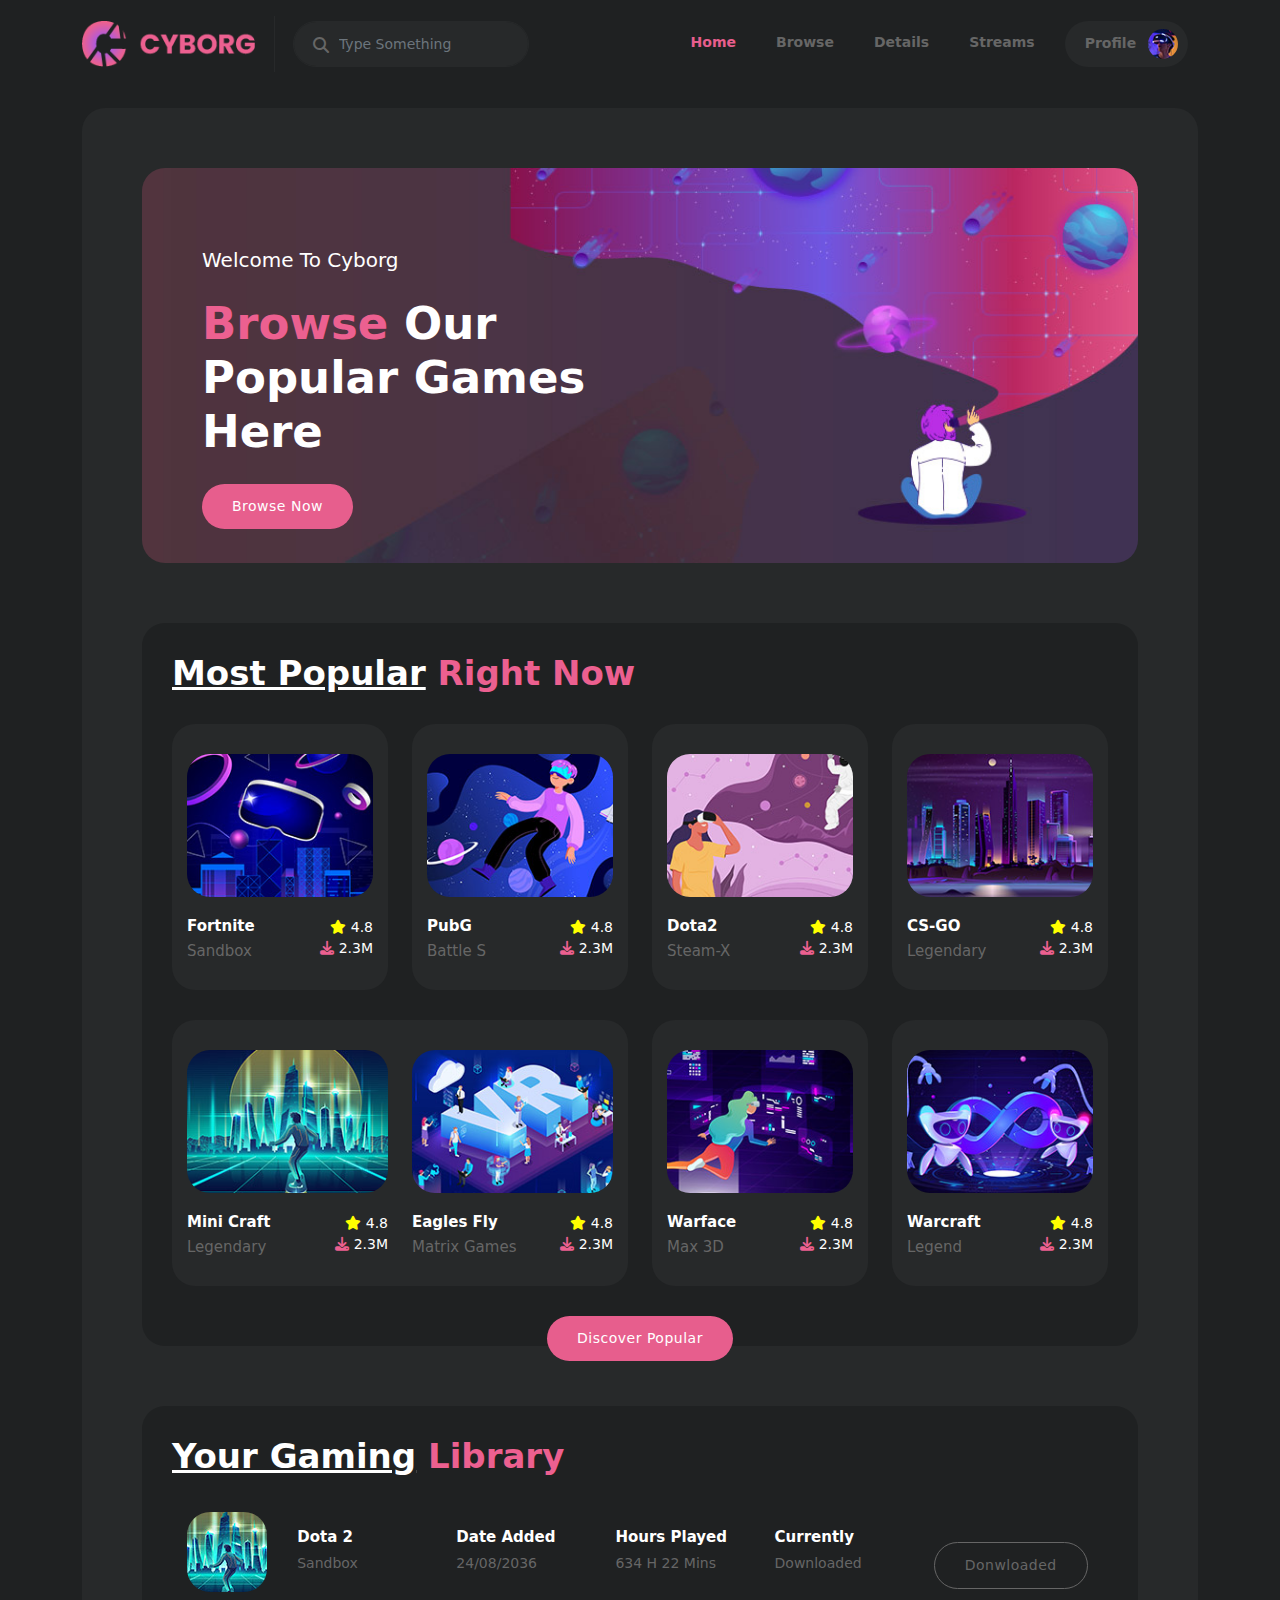
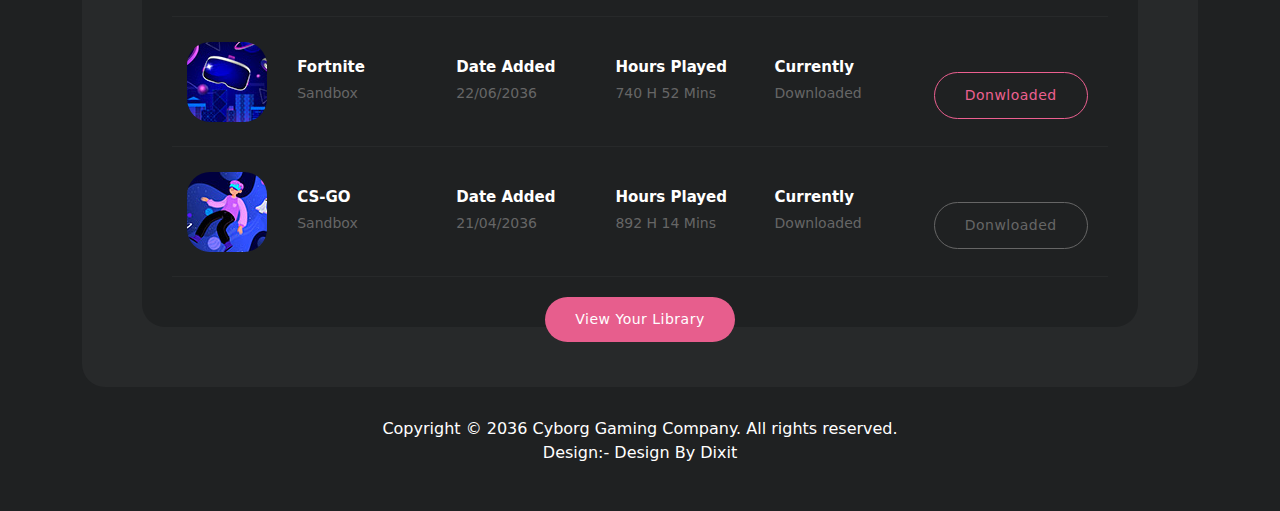
==== index.html @ 9093ae96 "Add files via upload" ====
<!DOCTYPE html>
<html lang="en">

<head>

    <meta charset="UTF-8">
    <meta name="viewport" content="width=device-width, initial-scale=1.0">
    <title>CYBORG</title>

    <!-- favicon  -->
    <link rel="icon" type="image/x-icon" href="/img/joystick.png">

    <!-- main file css -->
    <link rel="stylesheet" href="css/style.css">

    <!-- bootstrap css file -->
    <link rel="stylesheet" href="css/bootstrap.min.css">

    <!-- top btn css file  -->
    <link rel="stylesheet" href="css/top.btn.css">
    
    <!-- font awesome -->
    <link rel="stylesheet" href="https://cdnjs.cloudflare.com/ajax/libs/font-awesome/6.4.2/css/all.min.css">

</head>

<body>

    <a href="javascript:" id="return-to-top"><i class="fa-solid fa-caret-up"></i></a>



    <header class="position-sticky top-0 ">
        <div class="container-fluid ">
            <div class="container">
                <div class="row ">
                    <div class="col-12 py-2">

                        <nav class="navbar navbar-expand-lg navbar-light">
                            <div class="container-fluid p-0">

                                <a class="navbar-brand logo" href="index.html"><img src="img/logo/logo.png" alt=""
                                        width="90%"></a>

                                <button class="navbar-toggler p-0" type="button" data-bs-toggle="collapse"
                                    data-bs-target="#navbarSupportedContent" aria-controls="navbarSupportedContent"
                                    aria-expanded="false" aria-label="Toggle navigation">
                                    <span class="navbar-toggler-icon"><i class="fa-solid fa-bars"></i></span>
                                </button>

                                <div class="position-relative s-box">
                                    <form class="d-flex search-box">
                                        <input class="form-control me-2" type="search" placeholder="Type Something"
                                            aria-label="Search"><i class="fa-solid fa-magnifying-glass"></i>
                                    </form>
                                </div>

                                <div class="collapse navbar-collapse justify-content-end text-center"
                                    id="navbarSupportedContent">
                                    <ul class="navbar-nav  mb-2 mb-lg-0">
                                        <li class="nav-item">
                                            <a class="nav-link active text-666" aria-current="page" href="index.html"
                                                style="color: #e75e8d !important;">Home</a>
                                        </li>

                                        <li class="nav-item">
                                            <a class="nav-link active text-666" aria-current="page"
                                                href="browse.html">Browse</a>
                                        </li>

                                        <li class="nav-item">
                                            <a class="nav-link active text-666" aria-current="page"
                                                href="Details.html">Details</a>
                                        </li>

                                        <li class="nav-item">
                                            <a class="nav-link active text-666" aria-current="page"
                                                href="Streams.html">Streams</a>
                                        </li>

                                        <li class="nav-item nav-profile">
                                            <a class="nav-link active text-666" aria-current="page"
                                                href="Profile .html">Profile
                                                <img src="img/profile-header.jpg" alt="" width="100%">
                                            </a>
                                        </li>
                                    </ul>
                                </div>
                            </div>
                        </nav>

                    </div>
                </div>
            </div>
        </div>
    </header>


    <div class="container-fluid">
        <div class="container">
            <div class="page-content">


                <section>
                    <div class="bg-img">
                        <div class="row">
                            <div class="col-lg-7">
                                <div class="header-text">
                                    <h6>Welcome To Cyborg</h6>
                                    <h4><em>Browse</em> Our Popular Games Here</h4>
                                    <div class="main-button">
                                        <a href="browse.html">Browse Now</a>
                                    </div>
                                </div>
                            </div>
                        </div>
                    </div>
                </section>



                <section>
                    <div class="most-popular">

                        <div class="row">
                            <div class="col-lg-12">
                                <div class="heading-section">
                                    <h4><em>Most Popular</em> Right Now</h4>
                                </div>
                            </div>
                        </div>

                        <div class="row">

                            <!-- 1 -->
                            <div class="col-lg-3 col-sm-6">
                                <div class="item">
                                    <img src="/img/popular-01.jpg" alt="" width="100%">
                                    <div class="d-flex justify-content-between">
                                        <h4>Fortnite<br><span>Sandbox</span></h4>
                                        <ul class="p-0 m-0 ">
                                            <li><i class="fa fa-star"></i> 4.8</li>
                                            <li><i class="fa fa-download"></i> 2.3M</li>
                                        </ul>
                                    </div>

                                </div>
                            </div>

                            <!-- 2 -->
                            <div class="col-lg-3 col-sm-6">
                                <div class="item">
                                    <img src="/img/popular-02.jpg" alt="" width="100%">
                                    <div class="d-flex justify-content-between">
                                        <h4>PubG<br><span>Battle S</span></h4>
                                        <ul class="p-0 m-0 ">
                                            <li><i class="fa fa-star"></i> 4.8</li>
                                            <li><i class="fa fa-download"></i> 2.3M</li>
                                        </ul>
                                    </div>

                                </div>
                            </div>

                            <!-- 3 -->
                            <div class="col-lg-3 col-sm-6">
                                <div class="item">
                                    <img src="/img/popular-03.jpg" alt="" width="100%">
                                    <div class="d-flex justify-content-between">
                                        <h4>Dota2<br><span>Steam-X</span></h4>
                                        <ul class="p-0 m-0 ">
                                            <li><i class="fa fa-star"></i> 4.8</li>
                                            <li><i class="fa fa-download"></i> 2.3M</li>
                                        </ul>
                                    </div>

                                </div>
                            </div>

                            <!-- 4 -->
                            <div class="col-lg-3 col-sm-6">
                                <div class="item">
                                    <img src="/img/popular-04.jpg" alt="" width="100%">
                                    <div class="d-flex justify-content-between">
                                        <h4>CS-GO<br><span>Legendary</span></h4>
                                        <ul class="p-0 m-0 ">
                                            <li><i class="fa fa-star"></i> 4.8</li>
                                            <li><i class="fa fa-download"></i> 2.3M</li>
                                        </ul>
                                    </div>

                                </div>
                            </div>

                            <!-- 5 - 6  -->
                            <div class="col-lg-6">
                                <div class="item">
                                    <div class="row">

                                        <div class="col-lg-6 col-sm-6">
                                            <div class="item inner-item">
                                                <img src="/img/popular-05.jpg" alt="" width="100%">

                                                <div class="d-flex justify-content-between">
                                                    <h4>Mini Craft<br><span>Legendary</span></h4>
                                                    <ul class="p-0 m-0 ">
                                                        <li><i class="fa fa-star"></i> 4.8</li>
                                                        <li><i class="fa fa-download"></i> 2.3M</li>
                                                    </ul>
                                                </div>

                                            </div>
                                        </div>

                                        <div class="col-lg-6 col-sm-6">
                                            <div class="item">
                                                <img src="/img/popular-06.jpg" alt="" width="100%">

                                                <div class="d-flex justify-content-between">
                                                    <h4>Eagles Fly<br><span>Matrix Games</span></h4>
                                                    <ul class="p-0 m-0 ">
                                                        <li><i class="fa fa-star"></i> 4.8</li>
                                                        <li><i class="fa fa-download"></i> 2.3M</li>
                                                    </ul>
                                                </div>

                                            </div>
                                        </div>

                                    </div>
                                </div>
                            </div>

                            <!-- 7 -->
                            <div class="col-lg-3 col-sm-6">
                                <div class="item">
                                    <img src="/img/popular-07.jpg" alt="" width="100%">
                                    <div class="d-flex justify-content-between">
                                        <h4>Warface<br><span>Max 3D</span></h4>
                                        <ul class="p-0 m-0 ">
                                            <li><i class="fa fa-star"></i> 4.8</li>
                                            <li><i class="fa fa-download"></i> 2.3M</li>
                                        </ul>
                                    </div>

                                </div>
                            </div>

                            <!-- 8 -->
                            <div class="col-lg-3 col-sm-6">
                                <div class="item">
                                    <img src="/img/popular-08.jpg" alt="" width="100%">
                                    <div class="d-flex justify-content-between">
                                        <h4>Warcraft<br><span>Legend</span></h4>
                                        <ul class="p-0 m-0 ">
                                            <li><i class="fa fa-star"></i> 4.8</li>
                                            <li><i class="fa fa-download"></i> 2.3M</li>
                                        </ul>
                                    </div>

                                </div>
                            </div>
                            <div class="col-lg-12 text-center">
                                <div class="main-button">
                                    <a href="browse.html">Discover Popular</a>
                                </div>
                            </div>
                        </div>

                    </div>
                </section>


                <section>
                    <div class="gaming-library">
                        <div class="row">
                            <div class="col-lg-12">


                                <div class="heading-section">
                                    <h4><em>Your Gaming</em> Library</h4>
                                </div>

                                <!-- 1 -->
                                <div class="item-2">
                                    <ul class="p-0 m-0 d-lg-flex align-items-center justify-content-center">

                                        <li>
                                            <img src="/img/game-01.jpg" alt="" width="100%" class="templatemo-item">
                                        </li>

                                        <li>
                                            <h4>Dota 2</h4><span>Sandbox</span>
                                        </li>

                                        <li>
                                            <h4>Date Added</h4><span>24/08/2036</span>
                                        </li>

                                        <li>
                                            <h4>Hours Played</h4><span>634 H 22 Mins</span>
                                        </li>
                                        <li>
                                            <h4>Currently</h4><span>Downloaded</span>
                                        </li>

                                        <li>
                                            <div class="main-border-button border-no-active"><a href="">Donwloaded</a>
                                            </div>
                                        </li>
                                    </ul>

                                </div>

                                <!-- 2 -->
                                <div class="item-2">
                                    <ul class="p-0 m-0 d-lg-flex align-items-center justify-content-center">

                                        <li>
                                            <img src="/img/game-02.jpg" alt="" width="100%" class="templatemo-item">
                                        </li>

                                        <li>
                                            <h4>Fortnite</h4><span>Sandbox</span>
                                        </li>

                                        <li>
                                            <h4>Date Added</h4><span>22/06/2036</span>
                                        </li>

                                        <li>
                                            <h4>Hours Played</h4><span>740 H 52 Mins</span>
                                        </li>
                                        <li>
                                            <h4>Currently</h4><span>Downloaded</span>
                                        </li>

                                        <li>
                                            <div class="main-border-button hov-btn"><a href="">Donwloaded</a>
                                            </div>
                                        </li>
                                    </ul>

                                </div>

                                <!-- 3 -->
                                <div class="item-2">
                                    <ul class="p-0 m-0 d-lg-flex align-items-center justify-content-center">

                                        <li>
                                            <img src="/img/game-03.jpg" alt="" width="100%" class="templatemo-item">
                                        </li>

                                        <li>
                                            <h4>CS-GO</h4><span>Sandbox</span>
                                        </li>

                                        <li>
                                            <h4>Date Added</h4><span>21/04/2036</span>
                                        </li>

                                        <li>
                                            <h4>Hours Played</h4><span>892 H 14 Mins</span>
                                        </li>
                                        <li>
                                            <h4>Currently</h4><span>Downloaded</span>
                                        </li>

                                        <li>
                                            <div class="main-border-button border-no-active"><a href="">Donwloaded</a>
                                            </div>
                                        </li>
                                    </ul>

                                </div>

                            </div>

                            <div class="col-lg-12 text-center">
                                <div class="main-button">
                                    <a href="Profile .html">View Your Library</a>
                                </div>
                            </div>

                        </div>
                    </div>
                </section>

            </div>
        </div>
    </div>


    <footer>
        <div class="container-fluid">
            <div class="container">
                <div class="row justify-content-center">
                    <div class="col-12 text-center">
                        <p>Copyright © 2036 <a href="#" class="hov">Cyborg Gaming</a> Company. All rights reserved.

                            <br>Design:- <a href="" title="" class="hov">Design By Dixit</a>
                        </p>
                    </div>
                </div>
            </div>
        </div>
    </footer>




    <!-- jquery  -->
    <script src="js/jquery-min.js"></script>

    <!-- top btn  -->
    <script src="js/top.btn.js"></script>

    <!-- bootstrap js file -->
    <script src="js/bootstrap.bundle.js"></script>

</body>

</html>
---- css/style.css ----
* {
    padding: 0;
    margin: 0;
    text-decoration: none !important;
    list-style: none !important;
}

body {
    background-color: #1f2122 !important;
}

/*================================== header section   ============================================*/


.text-666 {
    color: #666 !important;
}

.logo {
    border-right: 1px solid #27292a !important;
    margin-right: 18px !important;
}

.form-control {
    background-color: #27292a !important;
    height: 46px;
    border-radius: 23px !important;
    border: none;
    color: #666666 !important;
    font-size: 14px !important;
    padding: 0px 15px 0px 45px !important;
    border-color: #27292a !important;
}

.form-control:focus {
    box-shadow: none !important;
    border-color: transparent !important;

}

.search-box i {
    position: absolute;
    color: #666;
    left: 20px;
    top: 16px;
    width: 18px;
    height: 18px;
    font-size: 16px;
}

.position-sticky {
    background-color: #1f2122;
    z-index: 99999;
}

.nav-item a {
    padding: 11px 20px !important;
    font-size: 14px;
    font-weight: 600;
    transition: 0.5s;
}

.nav-item a:hover {
    color: #e75e8d !important;
}

.nav-profile img {
    max-width: 30px;
    border-radius: 50%;
    margin-left: 7px;
}

.nav-profile a {
    background-color: #27292a;
    padding: 8px 10px 8px 20px !important;
    border-radius: 23px;

}

.nav-profile {
    padding-left: 10px;
    padding-right: 10px;
    display: inline-block;
}

.nav-profile a:hover {
    color: #fff !important;
    background-color: #e75e8d !important;
}



.navbar-light .navbar-toggler-icon {
    background-image: none !important;
    color: #e75e8d;
    font-size: 25px;
    margin-top: 10px;
}

.navbar-toggler:focus {
    box-shadow: none !important;

}

.navbar-light .navbar-toggler {
    border-color: transparent !important;
}


/*================================== slider section   ============================================*/

.page-content {
    margin-top: 20px;
    background-color: #27292a;
    padding: 60px;
    border-radius: 23px;
}

.bg-img {
    background-image: url(../img/banner-bg.jpg);
    background-position: center center;
    background-size: cover;
    background-repeat: no-repeat;
    min-height: 380px;
    border-radius: 23px;
    padding: 80px 60px;
}

.header-text h6 {
    font-size: 20px;
    color: #fff;
    font-weight: 400;
    margin-bottom: 25px;
}

.header-text h4 {
    font-size: 45px;
    /* text-transform: uppercase; */
    margin-bottom: 25px;
    color: #fff;
    font-weight: 700;
}

.header-text h4 em {
    font-style: normal;
    color: #ec6090;
}

.main-button a {
    font-size: 14px;
    color: #fff;
    background-color: #e75e8d;
    padding: 12px 30px;
    border-radius: 25px;
    font-weight: 500;
    letter-spacing: 0.5px;
    display: inline-block;
    overflow: hidden;
    transition: all 0.5s;
    text-align: center;
}

.main-button a:hover {
    color: #e75e8d;
    background-color: #ffffff;
}

/*================================== 1 section  */

.most-popular {
    margin-top: 60px;
    padding: 30px;
    background-color: #1f2122;
    border-radius: 23px;
}

.heading-section h4 {
    color: #ec6090;
    font-size: 34px;
    margin-bottom: 30px;
    font-weight: 800;
    text-transform: capitalize;


}


.heading-section h4 em {
    color: #fff;
    font-style: normal;
    text-decoration: underline !important;
    font-weight: 800;
    transition: all 0.5s;
}

.heading-section h4 em:hover {
    color: #e75e8d;
}

/* =========== card =================== */

.item {
    background-color: #27292a;
    padding: 30px 15px;
    border-radius: 23px;
    margin-bottom: 30px;
}

.item img {
    border-radius: 23px;
}

.item h4 {
    color: #fff;
    font-size: 15px;
    margin-top: 20px;
    margin-bottom: 0px;
    display: inline-block;
    font-weight: 700;


}

.item h4 span {
    color: #666;
    display: block;
    margin-top: 7px;
    font-weight: 400;

}

.item ul {
    margin-top: 20px !important;
}

.item ul li {
    text-align: right;
    color: #fff;
    font-size: 14px;
    font-weight: 500;
}

.item ul li:first-child i {
    color: yellow;
}

.item ul li:last-child i {
    color: #ec6090;
}

.most-popular .item .item {
    padding: 0px !important;
    border-radius: 0px;
    margin-bottom: 0px !important;
}

.main-button {
    margin-bottom: -53px;
}


/*================================== 2 section */

.gaming-library {
    margin-top: 60px;
    padding: 30px;
    background-color: #1f2122;
    border-radius: 23px;
}

.item-2 {
    border-bottom: 1px solid #27292a;
    margin-bottom: 20px;
    padding-bottom: 20px;
}



.item-2 ul li:first-child {
    width: 110px;
}

.templatemo-item {
    max-width: 80px;
    border-radius: 23px;
}

.item-2 ul li {
    display: inline-block;
    width: 17%;
}

.item-2 ul li h4 {
    font-size: 15px;
    margin-bottom: 5px;
    color: #fff;
    font-weight: 700;
}

.item-2 ul li span {
    color: #666;
    font-size: 14px;
}

.border-no-active a {
    border-color: #666 !important;
    color: #666 !important;
}

.main-border-button a {
    font-size: 14px;
    color: #ec6090;
    background-color: transparent;
    border: 1px solid #ec6090;
    padding: 12px 30px;
    display: inline-block;
    border-radius: 25px;
    font-weight: 400;
    text-transform: capitalize;
    letter-spacing: 0.5px;
    transition: all .3s;
    position: relative;
    overflow: hidden;
    transition: all 0.5s;
}

.hov-btn a:hover {
    color: #ec6090;
    background-color: #fff;
}

/*================================== footer section   ============================================*/

footer p {
    padding: 30px 0px;
    color: #fff;
    font-weight: 400;
}

footer p a {
    color: #fff;
    transition: all 0.5s;
}

.hov:hover {
    color: #e75e8d;
}


/*================================== Browse section   ============================================*/

/*========================== 1 section */

.featured-games {
    border-radius: 23px;
    background-color: #1f2122;
    padding: 30px;
}


.bg-color-card {
    background-color: #1f2122 !important;
}

.re-item {
    background-color: #1f2122;

}

.re-item span {
    font-size: 12px;
}

.hover-effect {
    position: absolute;
    bottom: -100px;
    text-align: center;
    width: 100%;
    visibility: hidden;
    opacity: 0;
    transition: all 0.5s;
}


.hover-effect h6 {
    background-color: #1f2122f2;
    display: inline-block;
    color: #ec6090;
    font-size: 14px;
    padding: 10px 20px;
    border-radius: 25px;
    font-weight: 600;
    transition: all 0.5s;
}

.hover-effect h6:hover {
    color: #fff;
    background-color: #e75e8d;
}

.thumb {
    position: relative;
    overflow: hidden;

}

.thumb:hover .hover-effect {
    opacity: 1;
    visibility: visible;
    bottom: 15px;
}

.text-left {
    text-align: left !important;
}

.top-downloaded {
    background-color: #1f2122;
    border-radius: 23px;
    padding: 30px;
    max-height: 567px;


}

.top-downloaded ul li img {
    float: left;
    margin-right: 15px;
}

.top-downloaded ul li {
    border-bottom: 1px solid #27292a;
    margin-bottom: 28px;
    padding-bottom: 28px;
}

.top-downloaded ul li h4 {
    font-size: 15px;
    padding-top: 7px;
    color: #fff;
    font-weight: 700;
}

.top-downloaded ul li h6 {
    font-size: 14px;
    color: #666;
    margin-top: 5px;
    margin-bottom: 5px;
    font-weight: 400;
}

.top-downloaded ul li span {
    font-size: 14px;
    color: #fff;
}



.download a i {
    position: absolute;
    right: 0;
    top: 60%;
    transform: translateY(-23px);
    width: 46px;
    height: 46px;
    text-align: center;
    line-height: 46px;
    color: #ec6090;
    background-color: #27292a;
    border-radius: 50%;
    transition: all 0.5s;
}

.download a i:hover {
    color: #fff;
    background-color: #ec6090;
}

/*================================== 2 section   */

.start-stream .heading-section {
    margin: 60px 0px;
    text-align: center;
}

.start-stream .card {
    background-color: #27292a;
    border: 1px solid #444;
    border-radius: 23px;
    transition: all 0.5s;
}

.start-stream .card:hover {
    background-color: #e75e8d;
}

.start-stream .card:hover .card-text {
    color: #fff;
}

.start-stream .card-text {
    color: #666;
    font-size: 15px;
    line-height: 30px;
    margin-bottom: 0px;
    transition: all 0.5s;
}

.card-icon img {
    max-width: 60px;
    border-radius: 50%;
}

/*================================== 3 section  */
.live-stream {
    margin-top: 80px;
    border-radius: 23px;
    background-color: #1f2122;
    padding: 30px;

}

.live-stream .card {
    background-color: transparent;
}

.live-stream span {
    font-size: 14px;
    color: #ec6090;
}

.live-stream span i {
    color: #fff;
    font-size: 12px;
    margin-left: 5px;
}

.live-stream .card-body h4 {
    font-size: 18px;
    font-weight: 600;
}

.content-1 {
    display: none;

}

.content-1 .live a {
    position: absolute;
    background-color: #ec6090e6;
    padding: 5px 10px;
    border-radius: 23px;
    color: #fff;
    font-size: 14px;
    right: 15px;
    top: 15px;
}

.content-1 ul {
    position: absolute;
    bottom: 20px;
    text-align: center;
    width: 100%;
}

.content-1 ul li {
    display: inline-block;
    margin: 0px 7px;

}

.content-1 ul li a {
    background-color: #ec6090e6;
    padding: 5px 10px;
    color: #fff;
    font-size: 14px;
    border-radius: 23px;

}

.thumb:hover .content-1 {
    display: block;
}

/*================================== Details  section   ============================================*/


/*================================== 1 section */

.right-img a {
    position: absolute;
    left: 50%;
    top: 50%;
    transform: translate(-23px, -23px);
    width: 46px;
    height: 46px;
    background-color: #fff;
    border-radius: 50%;
    display: inline-block;
    text-align: center;
    line-height: 46px;
    color: #ec6090;
    transition: all 0.5s;
}

.right-img a:hover {
    color: #fff;
    background-color: #e75e8d;
}


/*================================== 2 section  */

.game-title h2 {
    font-size: 45px;
    text-transform: uppercase;
    text-align: center;
    margin: 60px 0px;
    font-weight: 700;
    color: #fff;

}

.game-content {
    border-radius: 23px;
    padding: 30px;
    background-color: #1f2122;
}

.left-info {
    background-color: #27292a;
    border-radius: 23px;
    padding: 30px;
    margin-bottom: 30px;

}

.left-info .left h4 {
    font-size: 15px;
    display: block;
    color: #fff;
    font-weight: 700;
}

.left-info .left span {
    color: #666;
    display: block;
    margin-top: 7px;
    font-weight: 500;

}

.left-info ul li {
    color: #fff;
    font-size: 14px !important;
    margin-bottom: 3px;
    font-weight: 600;
}

.left-info ul li:first-child i {
    color: yellow;
}

.left-info ul li:last-child i {
    color: #ec6090;
}


.right-info {
    background-color: #27292a;
    border-radius: 23px;
    padding: 30px;
    margin-bottom: 30px;
}

.right-info ul li {
    display: inline-block;
    text-align: center;
    font-size: 14px;
    color: #fff;
    /* width: 23%; */
    font-weight: 600;
}

.right-info ul li i {
    display: block;
    margin-bottom: 12px;
    color: #ec6090;
}

.right-info ul li:first-child i {
    color: yellow;
}


.main-border-button {
    margin-top: 35px;
}

/*================================== 3 section  */

.other-games {
    border-radius: 23px;
    padding: 30px 30px 0px 30px;
    background-color: #1f2122;
    margin-top: 60px;
}

.other-games .d-item {
    position: relative;
    border-bottom: 1px solid #27292a;
    padding-bottom: 52px;
    margin-bottom: 30px;
}

.other-games .d-item img {
    float: left;
    margin-right: 15px;
}

.other-games .d-item h4 {
    display: inline-block;
    font-size: 15px;
    margin-bottom: 5px;
    padding-top: 15px;
    color: #fff;
    font-weight: 700;
}

.other-games .d-item span {
    display: block;
    color: #666;
    font-size: 14px;
}

.other-games ul {
    position: absolute;
    right: 0;
    top: 15px;

}

.other-games ul li {
    color: #fff;
    font-size: 14px;
    margin-bottom: 3px;
    text-align: end;
    font-weight: 600;
}

.other-games ul li:first-child i {
    color: yellow;
}

.other-games ul li:last-child i {
    color: #ec6090;
}

/*================================== Streams section   ============================================*/

/*================================== 1 section  */

.top-streamers {
    border-radius: 23px;
    background-color: #1f2122;
    padding: 30px;
    min-height: 567px;
}

.top-streamers ul li {
    width: 100%;
    margin-bottom: 25px;
    padding-bottom: 25px;
    border-bottom: 1px solid #353637;
}

.top-streamers ul li h6 {
    font-size: 14px;
    color: #ec6090;
}

.profile-list h6 i {
    color: #fff;
    background-color: #ec6090;
    border-radius: 50%;
    font-size: 10px;
    width: 18px;
    display: inline-block;
    text-align: center;
    line-height: 18px;
    margin-right: 3px;
}

.follow-btn {
    padding: 8px 20px;
    font-size: 12px;
    color: #fff;
    background-color: #e75e8d;
    border-radius: 23px;
    letter-spacing: 0.5px;
    transition: all 0.5s;
}

.follow-btn:hover {
    color: #e75e8d;
    background-color: #fff;
}


/*================================== Profile section   ============================================*/

/*================================== 1 section  */

.main-profile {
    border-radius: 23px;
    padding: 30px;
    background-color: #1f2122;
}

.main-info span {
    font-size: 12px;
    color: #FFF;
    background-color: #e75e8d;
    padding: 8px 20px;
    display: inline-block;
    border-radius: 25px;
    text-transform: capitalize;
    letter-spacing: 0.5px;
    margin-bottom: 15px;
    font-weight: 700;
    transition: all 0.5s;
}

.main-info span:hover {
    color: #e75e8d;
    background-color: #fff;
}

.main-info h4 {
    color: #fff;
    margin-bottom: 20px;
    font-weight: 700;
}

.main-info p {
    font-size: 15px;
    line-height: 30px;
    color: #666;
    font-weight: 600;
}

.main-profile ul {
    border-radius: 23px;
    padding: 30px !important;
    background-color: #27292a;
}

.main-profile ul li {
    width: 100%;
    font-size: 14px;
    color: #666;
    margin-bottom: 20px;
    padding-bottom: 20px;
    border-bottom: 1px solid #666;
    font-weight: 600;
}

.main-profile ul li span {
    color: #e75e8d;
}

/*================================== 1 section  */

.clips {
    margin-top: 30px;
    border-top: 2px solid #27292a;
}

.clips .item-3 {
    border-radius: 23px;
    padding: 30px 15px;
    background-color: #27292a;
    margin-bottom: 30px;
}

.clips .item-3 a {
    position: absolute;
    left: 50%;
    top: 50%;
    transform: translate(-23px, -23px);
    width: 35px;
    height: 35px;
    background-color: #fff;
    border-radius: 50%;
    display: inline-block;
    text-align: center;
    line-height: 35px;
    color: #ec6090;
    font-size: 14px;
    transition: all 0.5s;
}

.clips .item-3 a:hover {
    color: #FFF;
    background-color: #e75e8d;
}

.down-content h4 {
    font-size: 15px;
    display: inline-block;
    font-weight: 700;
    color: #fff;
}

.down-content span i {
    color: #e75e8d;
}

.down-content span {
    color: #fff;
    font-size: 14px;
    font-weight: 700;
}


/*================================== media query   ============================================*/

@media (max-width:1199px) {
    .top-downloaded ul li span {
        display: inline-block;
    }

    .download a i {
        right: -20px;
    }


}

@media (max-width:1199px) and (min-width:993px) {
    .m-p-0 {
        margin-bottom: 0 !important;
        padding-bottom: 0px !important;
    }

}


@media (max-width:1199px) and (min-width:992px) {


    .top-streamers ul li h6 {
        font-size: 12px;
    }

    .profile-list h6 i {
        width: 15px;
        line-height: 15px;
    }

    .profile-list img {
        width: 35px;
    }

    .follow-btn {
        padding: 8px 15px;
    }

}


@media (max-width:992px) {
    .s-box {
        display: none !important;
    }

    .nav-profile img {
        display: none;
    }

    .nav-profile a {
        background-color: transparent;
        padding: 11px 20px !important;
    }

    .logo {
        border-right: transparent !important;
    }

    .item-2 ul li {
        width: 48% !important;
    }

    .item-2 ul li:last-child {
        text-align: left;
    }

    .templatemo-item {
        margin: 12px 0px;
    }

    .main-border-button {
        margin-top: 10PX;
    }

    .top-downloaded {
        margin-top: 20px !important;
    }

}

@media (max-width:991px) {
    .main-info {
        margin: 20px 0px;
    }
}


@media (max-width:767px) {
    .header-text h6 {
        text-align: center;
    }

    .header-text h4 {
        text-align: center;
        font-size: 35px;
    }

    .main-button {
        justify-content: center;
        display: flex;

    }

    .page-content {
        padding: 0px 30px;
    }

    .re-item h4 {
        font-size: 18px !important;
    }

    .top-downloaded ul li i {
        top: 20px;
        width: 30px;
        height: 30px;
        line-height: 30px;
    }


}


@media (max-width:425px) {
    .heading-section h4 {
        text-align: center;
        font-size: 24px;
    }

    .item-2 ul li,
    .item-2 ul li:first-child,
    .item-2 ul li:last-child {
        width: 100% !important;
        text-align: center !important;
    }

    .item-2 ul li {
        margin: 8px 0px;
    }

    .main-border-button a {
        padding: 8px 25px;
    }

    footer p {
        font-size: 14px;
    }

    .left-info .left h4 {
        font-size: 12px;
    }

    .left-info .left span {
        font-size: 12px;

    }

    .left-info ul li {
        font-size: 12px !important;
    }

    .right-info ul li {
        font-size: 8px;
    }

    .right-info,
    .left-info {
        padding: 20px;
        margin-bottom: 20px;
    }

    .game-title h2 {
        font-size: 35px;
        margin: 30px 0px;
    }

    .text-cntr {
        text-align: center;
    }

}



@media (max-width:383px) {
    .top-downloaded ul li span {
        display: inline-block
    }

    .top-downloaded ul li {
        margin-bottom: 0;
    }
}




@media (max-width:375px) {
    .main-button a {
        font-size: 12px;
        padding: 8px 10px;
    }

    .header-text h6 {
        font-size: 16px;
    }

    .header-text h4 {
        font-size: 25px;
    }

    .right-img a {
        width: 30px;
        height: 30px;
        font-size: 12px;
        align-items: center;
        justify-content: center;
        display: flex;
    }

    .game-de {
        font-size: 14px;
    }

    .other-games .d-item h4 {
        font-size: 13px;
    }

    .other-games .d-item span {
        font-size: 12px;
    }

    .other-games ul li {
        font-size: 12px;
    }



    .top-streamers ul li h6 {
        font-size: 10px;
    }

    .profile-list h6 i {
        width: 12px;
        line-height: 12px;
        font-size: 8px;
    }

    .profile-list img {
        width: 30px;
    }

    .follow-btn {
        padding: 6px 10px;
        font-size: 8px;
    }

    .main-profile ul li {
        font-size: 12px;
    }

    .down-content h4 {
        font-size: 12px;
    }

    .down-content span {
        font-size: 10px;
    }
}



@media (max-width:328px) {
    .top-downloaded ul li span {
        font-size: 10px;
    }

    .top-downloaded ul li i {
        width: 23px;
        height: 23px;
        line-height: 23px;
        font-size: 9px;
    }

    .top-downloaded ul li h4,
    .top-downloaded ul li h6 {
        font-size: 10px;
    }

    .live-stream .card-body h4 {
        font-size: 10px;
    }

    .live-stream span {
        font-size: 12px;
    }

    .live-stream span i {
        font-size: 8px;
    }

    .other-games .d-item img {
        max-width: 60px;
        border-radius: 50px;
    }

    .other-games .d-item h4 {
        font-size: 11px;
    }

    .other-games .d-item span {
        font-size: 10px;
    }

    .other-games ul li {
        font-size: 10px;
    }

    .other-games .d-item img {
        margin-right: 8px;
    }


}

@media (max-width:362px) {
    .live-stream .card-body h4 {
        font-size: 10px;
    }

    .main-profile ul li {
        font-size: 10px;
    }
}
---- css/top.btn.css ----
#return-to-top {
    position: fixed;
    bottom: 20px;
    right: 20px;
    background: rgb(0, 0, 0);
    background: #e75e8d;
    width: 35px;
    height: 35px;
    display: block;
    text-decoration: none;
    -webkit-border-radius: 35px;
    -moz-border-radius: 35px;
    border-radius: 35px;
    display: none;
    -webkit-transition: all 0.3s linear;
    -moz-transition: all 0.3s ease;
    -ms-transition: all 0.3s ease;
    -o-transition: all 0.3s ease;
    transition: all 0.3s ease;
}

#return-to-top i {
    color: #fff;
    margin: 0;
    position: relative;
    left: 12px;
    top: 8px;
    font-size: 18px;
    -webkit-transition: all 0.3s ease;
    -moz-transition: all 0.3s ease;
    -ms-transition: all 0.3s ease;
    -o-transition: all 0.3s ease;
    transition: all 0.3s ease;
}

#return-to-top:hover {
    background: #fff;
}

#return-to-top:hover i {
    color: #e75e8d;
    top: 5px;
}


/* Extra Things
body {
    background: #eee;
    font-family: 'Open Sans', sans-serif;
}

h3 {
    font-size: 30px;
    font-weight: 400;
    text-align: center;
    margin-top: 50px;
}

h3 i {
    color: #444;
} */
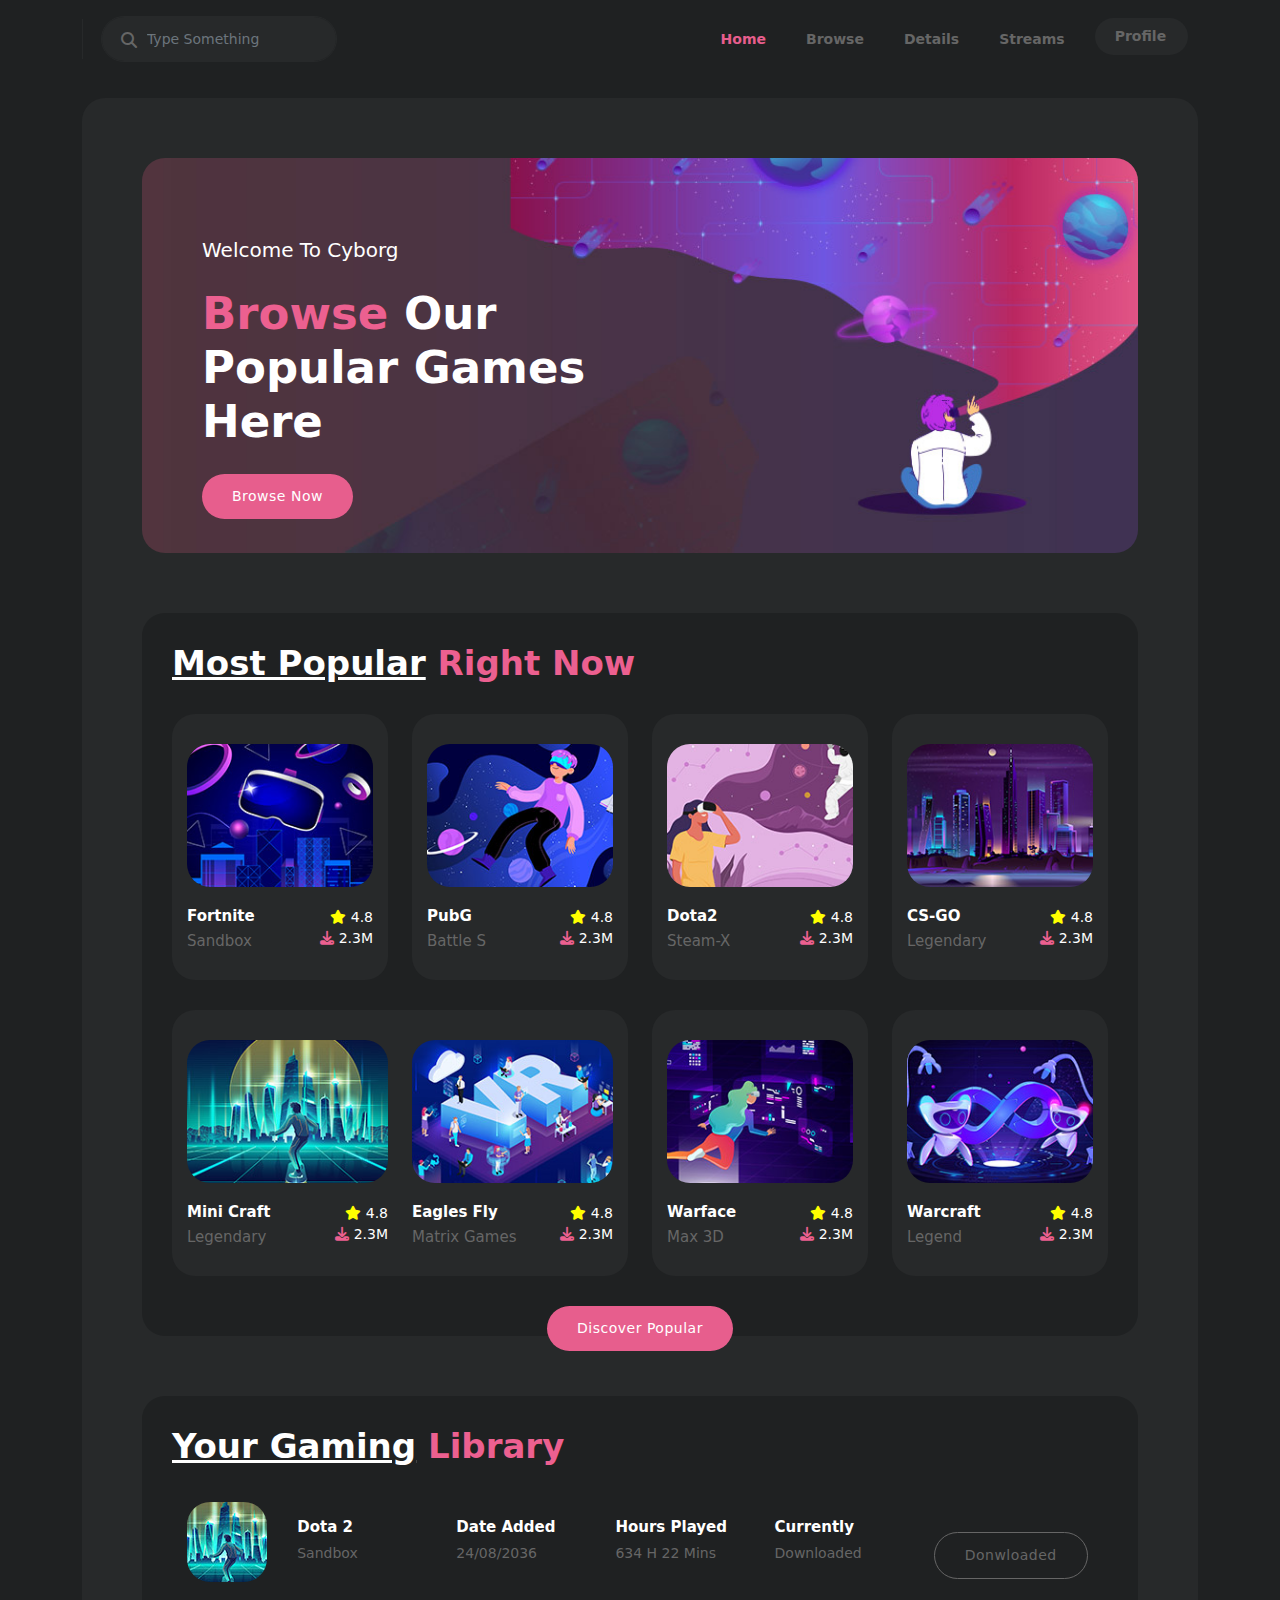
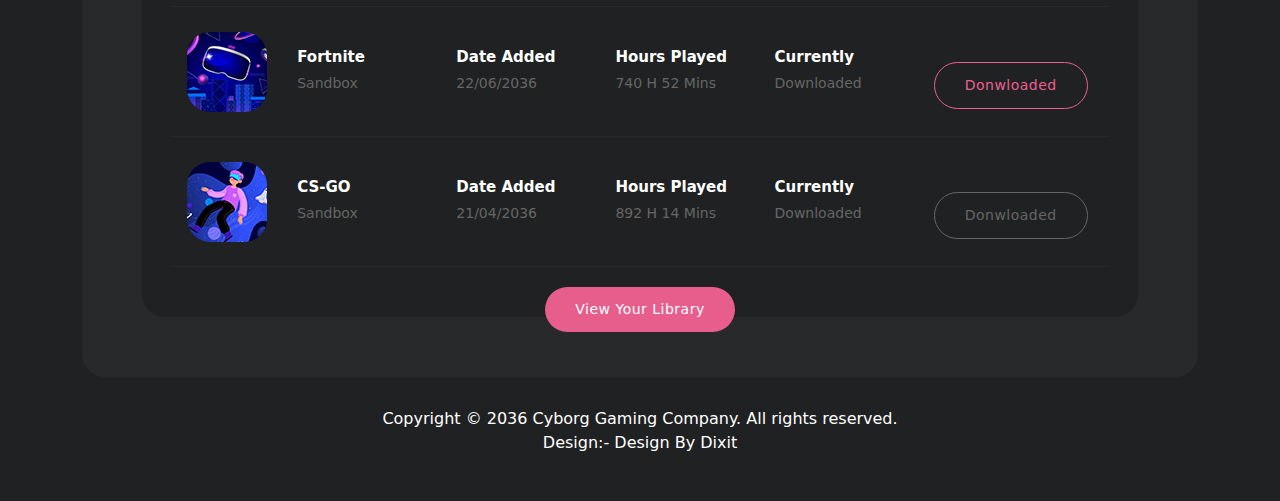
==== commit 637c1511: "Update index.html" ====
--- a/index.html
+++ b/index.html
@@ -8,7 +8,7 @@
     <title>CYBORG</title>
 
     <!-- favicon  -->
-    <link rel="icon" type="image/x-icon" href="/img/joystick.png">
+    <link rel="icon" type="image/x-icon" href="./img/joystick.png">
 
     <!-- main file css -->
     <link rel="stylesheet" href="css/style.css">
@@ -39,7 +39,7 @@
                         <nav class="navbar navbar-expand-lg navbar-light">
                             <div class="container-fluid p-0">
 
-                                <a class="navbar-brand logo" href="index.html"><img src="img/logo/logo.png" alt=""
+                                <a class="navbar-brand logo" href="index.html"><img src=".img/logo/logo.png" alt=""
                                         width="90%"></a>
 
                                 <button class="navbar-toggler p-0" type="button" data-bs-toggle="collapse"
@@ -81,7 +81,7 @@
                                         <li class="nav-item nav-profile">
                                             <a class="nav-link active text-666" aria-current="page"
                                                 href="Profile .html">Profile
-                                                <img src="img/profile-header.jpg" alt="" width="100%">
+                                                <img src=".img/profile-header.jpg" alt="" width="100%">
                                             </a>
                                         </li>
                                     </ul>
@@ -135,7 +135,7 @@
                             <!-- 1 -->
                             <div class="col-lg-3 col-sm-6">
                                 <div class="item">
-                                    <img src="/img/popular-01.jpg" alt="" width="100%">
+                                    <img src="./img/popular-01.jpg" alt="" width="100%">
                                     <div class="d-flex justify-content-between">
                                         <h4>Fortnite<br><span>Sandbox</span></h4>
                                         <ul class="p-0 m-0 ">
@@ -150,7 +150,7 @@
                             <!-- 2 -->
                             <div class="col-lg-3 col-sm-6">
                                 <div class="item">
-                                    <img src="/img/popular-02.jpg" alt="" width="100%">
+                                    <img src="./img/popular-02.jpg" alt="" width="100%">
                                     <div class="d-flex justify-content-between">
                                         <h4>PubG<br><span>Battle S</span></h4>
                                         <ul class="p-0 m-0 ">
@@ -165,7 +165,7 @@
                             <!-- 3 -->
                             <div class="col-lg-3 col-sm-6">
                                 <div class="item">
-                                    <img src="/img/popular-03.jpg" alt="" width="100%">
+                                    <img src="./img/popular-03.jpg" alt="" width="100%">
                                     <div class="d-flex justify-content-between">
                                         <h4>Dota2<br><span>Steam-X</span></h4>
                                         <ul class="p-0 m-0 ">
@@ -180,7 +180,7 @@
                             <!-- 4 -->
                             <div class="col-lg-3 col-sm-6">
                                 <div class="item">
-                                    <img src="/img/popular-04.jpg" alt="" width="100%">
+                                    <img src="./img/popular-04.jpg" alt="" width="100%">
                                     <div class="d-flex justify-content-between">
                                         <h4>CS-GO<br><span>Legendary</span></h4>
                                         <ul class="p-0 m-0 ">
@@ -199,7 +199,7 @@
 
                                         <div class="col-lg-6 col-sm-6">
                                             <div class="item inner-item">
-                                                <img src="/img/popular-05.jpg" alt="" width="100%">
+                                                <img src="./img/popular-05.jpg" alt="" width="100%">
 
                                                 <div class="d-flex justify-content-between">
                                                     <h4>Mini Craft<br><span>Legendary</span></h4>
@@ -214,7 +214,7 @@
 
                                         <div class="col-lg-6 col-sm-6">
                                             <div class="item">
-                                                <img src="/img/popular-06.jpg" alt="" width="100%">
+                                                <img src="./img/popular-06.jpg" alt="" width="100%">
 
                                                 <div class="d-flex justify-content-between">
                                                     <h4>Eagles Fly<br><span>Matrix Games</span></h4>
@@ -234,7 +234,7 @@
                             <!-- 7 -->
                             <div class="col-lg-3 col-sm-6">
                                 <div class="item">
-                                    <img src="/img/popular-07.jpg" alt="" width="100%">
+                                    <img src="./img/popular-07.jpg" alt="" width="100%">
                                     <div class="d-flex justify-content-between">
                                         <h4>Warface<br><span>Max 3D</span></h4>
                                         <ul class="p-0 m-0 ">
@@ -249,7 +249,7 @@
                             <!-- 8 -->
                             <div class="col-lg-3 col-sm-6">
                                 <div class="item">
-                                    <img src="/img/popular-08.jpg" alt="" width="100%">
+                                    <img src="./img/popular-08.jpg" alt="" width="100%">
                                     <div class="d-flex justify-content-between">
                                         <h4>Warcraft<br><span>Legend</span></h4>
                                         <ul class="p-0 m-0 ">
@@ -286,7 +286,7 @@
                                     <ul class="p-0 m-0 d-lg-flex align-items-center justify-content-center">
 
                                         <li>
-                                            <img src="/img/game-01.jpg" alt="" width="100%" class="templatemo-item">
+                                            <img src="./img/game-01.jpg" alt="" width="100%" class="templatemo-item">
                                         </li>
 
                                         <li>
@@ -317,7 +317,7 @@
                                     <ul class="p-0 m-0 d-lg-flex align-items-center justify-content-center">
 
                                         <li>
-                                            <img src="/img/game-02.jpg" alt="" width="100%" class="templatemo-item">
+                                            <img src="./img/game-02.jpg" alt="" width="100%" class="templatemo-item">
                                         </li>
 
                                         <li>
@@ -348,7 +348,7 @@
                                     <ul class="p-0 m-0 d-lg-flex align-items-center justify-content-center">
 
                                         <li>
-                                            <img src="/img/game-03.jpg" alt="" width="100%" class="templatemo-item">
+                                            <img src="./img/game-03.jpg" alt="" width="100%" class="templatemo-item">
                                         </li>
 
                                         <li>
@@ -420,4 +420,4 @@
 
 </body>
 
-</html>+</html>
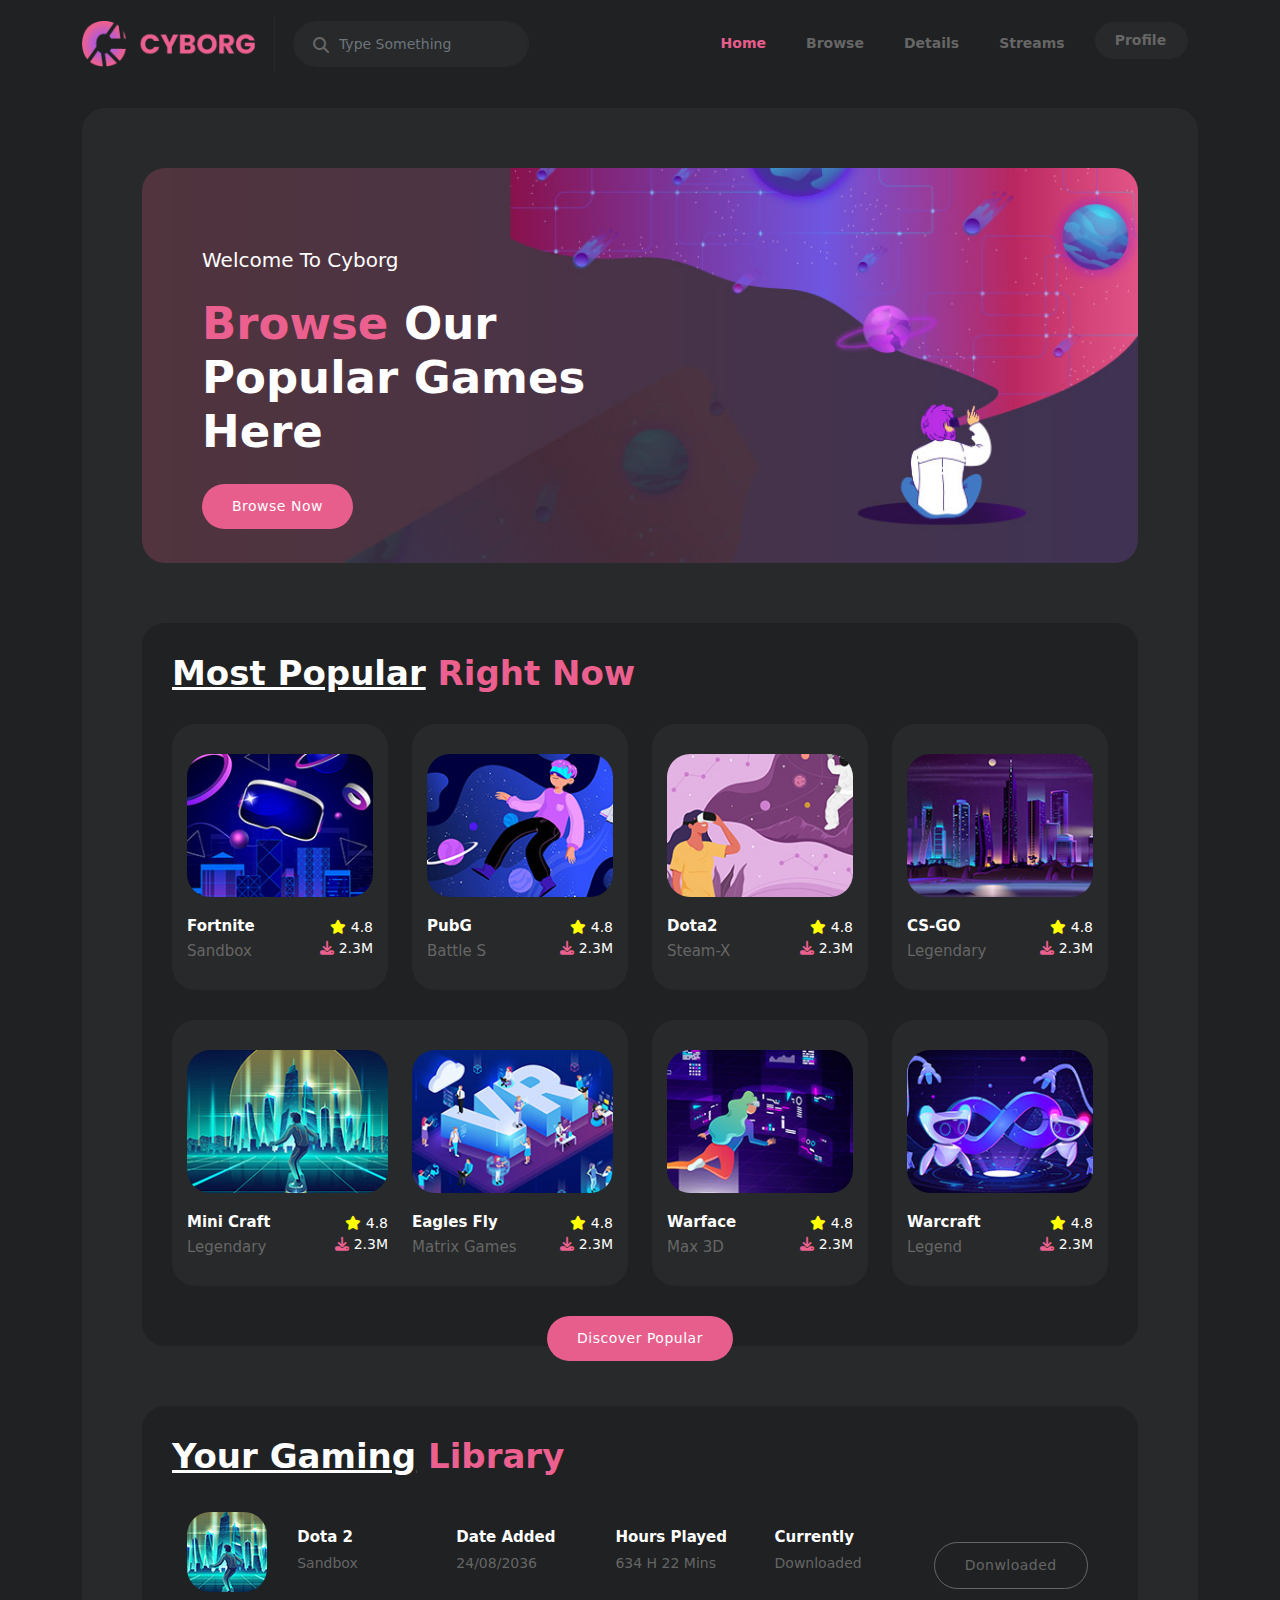
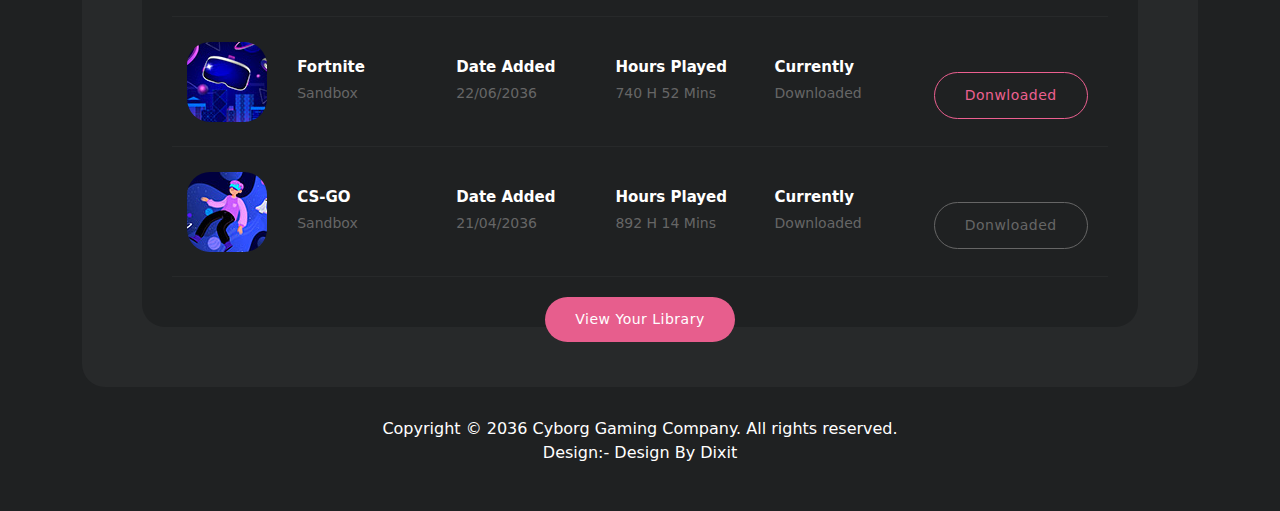
==== commit 6a1e737a: "Update index.html" ====
--- a/index.html
+++ b/index.html
@@ -39,7 +39,7 @@
                         <nav class="navbar navbar-expand-lg navbar-light">
                             <div class="container-fluid p-0">
 
-                                <a class="navbar-brand logo" href="index.html"><img src=".img/logo/logo.png" alt=""
+                                <a class="navbar-brand logo" href="index.html"><img src="img/logo/logo.png" alt=""
                                         width="90%"></a>
 
                                 <button class="navbar-toggler p-0" type="button" data-bs-toggle="collapse"
